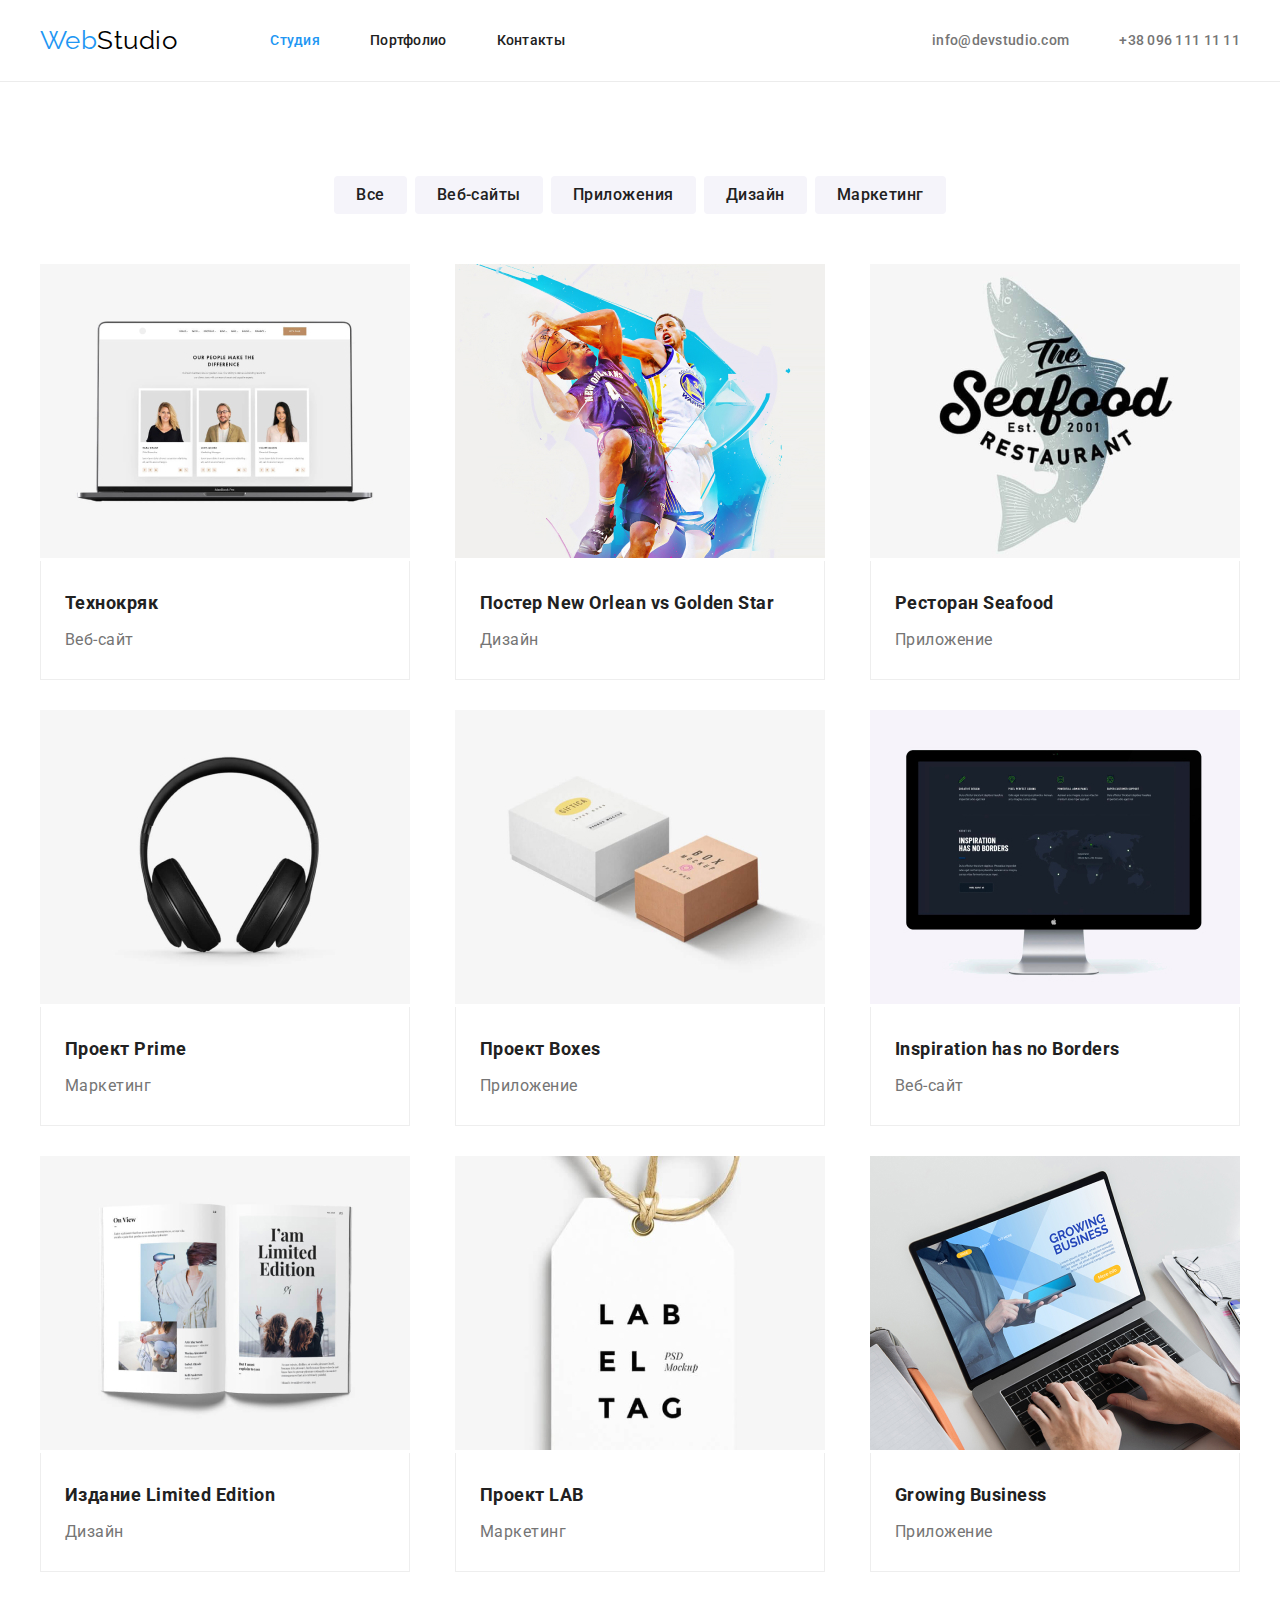
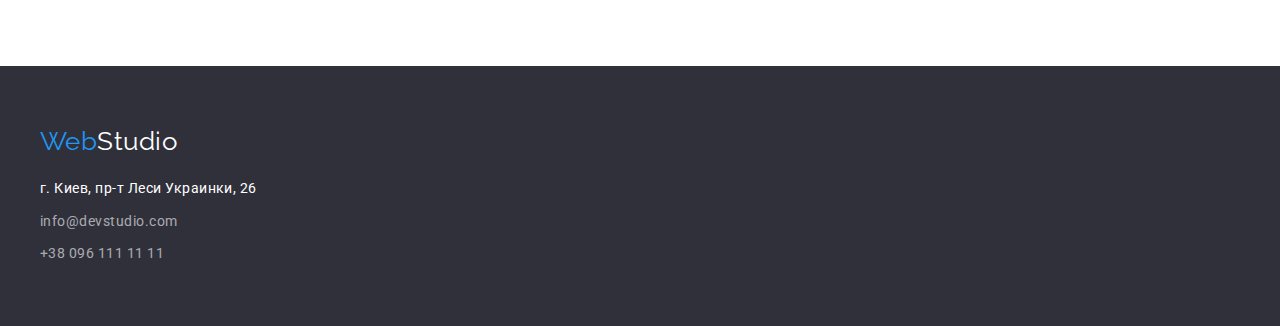
==== portfolio.html @ 61a5749d "Initial commit" ====
<!DOCTYPE html>
<html lang="ru">
  <head>
    <meta charset="UTF-8" />
    <meta http-equiv="X-UA-Compatible" content="IE=edge" />
    <meta name="viewport" content="width=device-width, initial-scale=1.0" />
    <title>Document</title>
    <link rel="stylesheet" href="./css/reset.css" />
    <link rel="stylesheet" href="./css/styles.css" />
    <link rel="preconnect" href="https://fonts.googleapis.com" />
    <link rel="preconnect" href="https://fonts.gstatic.com" crossorigin />

    <link
      href="https://fonts.googleapis.com/css2?family=Raleway:wght@700&family=Roboto:wght@400;500;700;900&display=swap"
      rel="stylesheet"
    />
  </head>
  <body>
    <!-- Шапка -->

    <header class="header">
      <div class="container">
        <nav class="header-nav">
          <a href="./index.html" class="header-logo logo">
            Web<span class="accent-header">Studio</span></a
          >
          <ul class="site-nav">
            <li class="site-nav-link">
              <a href="./index.html" class="header-link link current">Студия</a>
            </li>
            <li class="site-nav-link">
              <a href="./portfolio.html" class="header-link link">Портфолио</a>
            </li>
            <li class="site-nav-link"><a href="" class="header-link link">Контакты</a></li>
          </ul>
        </nav>
        <ul class="socials-list">
          <li class="socials-list-item">
            <a href="mailto:info@devstudio.com" class="socials">info@devstudio.com</a>
          </li>
          <li class="socials-list-item no-margin">
            <a href="tel:+38-096-111-11-11" class="socials">+38 096 111 11 11</a>
          </li>
        </ul>
      </div>
    </header>

    <!-- Портфолио -->

    <main>
      <section class="portfolio-section">
        <div class="container">
          <!-- Заголовок спрятан -->
          <h1 class="portfolio-hidden">Портфолио</h1>

          <!-- Фильтр -->
          <ul class="filter">
            <li class="filter-item"><button type="button" class="filter-button">Все</button></li>
            <li class="filter-item">
              <button type="button" class="filter-button">Веб-сайты</button>
            </li>
            <li class="filter-item">
              <button type="button" class="filter-button">Приложения</button>
            </li>
            <li class="filter-item"><button type="button" class="filter-button">Дизайн</button></li>
            <li class="filter-item">
              <button type="button" class="filter-button">Маркетинг</button>
            </li>
          </ul>

          <!-- Галерея -->

          <ul class="portfolio">
            <li class="portfolio-item">
              <img
                src="./images/Portfolio/img-1.jpg"
                alt="Открытый ноутбук"
                width="370"
                height="294"
              />
              <div class="portfolio-cards">
                <h2 class="portfolio-title">Технокряк</h2>
                <p class="portfolio-text">Веб-сайт</p>
              </div>
            </li>
            <li class="portfolio-item">
              <img
                src="./images/Portfolio/img-2.jpg"
                alt="Два баскетболиста в прыжке"
                width="370"
                height="294"
              />
              <div class="portfolio-cards">
                <h2 class="portfolio-title">Постер New Orlean vs Golden Star</h2>
                <p class="portfolio-text">Дизайн</p>
              </div>
            </li>
            <li class="portfolio-item">
              <img
                src="./images/Portfolio/img-3.jpg"
                alt="Логотип ресторана морской еды"
                width="370"
                height="294"
              />
              <div class="portfolio-cards">
                <h2 class="portfolio-title">Ресторан Seafood</h2>
                <p class="portfolio-text">Приложение</p>
              </div>
            </li>
            <li class="portfolio-item">
              <img
                src="./images/Portfolio/img-4.jpg"
                alt="Черные наушники"
                width="370"
                height="294"
              />
              <div class="portfolio-cards">
                <h2 class="portfolio-title">Проект Prime</h2>
                <p class="portfolio-text">Маркетинг</p>
              </div>
            </li>
            <li class="portfolio-item">
              <img
                src="./images/Portfolio/img-5.jpg"
                alt="Две картонные коробки"
                width="370"
                height="294"
              />
              <div class="portfolio-cards">
                <h2 class="portfolio-title">Проект Boxes</h2>
                <p class="portfolio-text">Приложение</p>
              </div>
            </li>
            <li class="portfolio-item">
              <img
                src="./images/Portfolio/img-6.jpg"
                alt="Монитор с открытым веб-сайтом"
                width="370"
                height="294"
              />
              <div class="portfolio-cards">
                <h2 class="portfolio-title">Inspiration has no Borders</h2>
                <p class="portfolio-text">Веб-сайт</p>
              </div>
            </li>
            <li class="portfolio-item">
              <img
                src="./images/Portfolio/img-7.jpg"
                alt="Открытая кнга"
                width="370"
                height="294"
              />
              <div class="portfolio-cards">
                <h2 class="portfolio-title">Издание Limited Edition</h2>
                <p class="portfolio-text">Дизайн</p>
              </div>
            </li>
            <li class="portfolio-item">
              <img
                src="./images/Portfolio/img-8.jpg"
                alt="Бирка на бичёвке"
                width="370"
                height="294"
              />
              <div class="portfolio-cards">
                <h2 class="portfolio-title">Проект LAB</h2>
                <p class="portfolio-text">Маркетинг</p>
              </div>
            </li>
            <li class="portfolio-item">
              <img
                src="./images/Portfolio/img-9.jpg"
                alt="Человек пользуеться приложением на ноутбуке"
                width="370"
                height="294"
              />
              <div class="portfolio-cards">
                <h2 class="portfolio-title">Growing Business</h2>
                <p class="portfolio-text">Приложение</p>
              </div>
            </li>
          </ul>
        </div>
      </section>
    </main>
    <!-- Подвал -->

    <footer class="footer">
      <div class="container">
        <a href="./index.html" class="logo logo-footer">
          Web<span class="accent-footer">Studio</span></a
        >
        <address>
          <ul class="footer-list">
            <li class="footer-list-item">
              <a href="https://goo.gl/maps/qVXAVopkia2wuuTD7" class="address"
                >г. Киев, пр-т Леси Украинки, 26
              </a>
            </li>
            <li class="footer-list-item">
              <a href="mailto:info@devstudio.com" class="footer-socials">info@devstudio.com</a>
            </li>
            <li><a href="tel:+38-096-111-11-11" class="footer-socials">+38 096 111 11 11</a></li>
          </ul>
        </address>
      </div>
    </footer>
  </body>
</html>
---- css/styles.css ----
:root {
  --primary-text-color: #757575;
  --title-text-color: #212121;
  --accent-color: #2196f3;
  --primary-bg-color: #ffffff;
}

/* #2196F3 */
/* #212121 */
/* #000000 */
/* #757575 */
/* #FFFFFF */

/* Глобальные значения */
body {
  background-color: var(--primary-bg-color);
  color: var(--primary-text-color);
  font-family: Roboto, -apple-system, BlinkMacSystemFont, avenir next, avenir, segoe ui,
    helvetica neue, helvetica, Ubuntu, roboto, noto, arial, sans-serif;
  letter-spacing: 0.03em;
}
.container {
  max-width: 1200px;
  margin: 0 auto;
}

/* Шапка */
.header {
  padding: 25px 0;
  border-bottom: 1px solid rgba(236, 236, 236, 1);
}
.header .container {
  display: flex;
  justify-content: space-between;
}
.header-nav,
.socials-list {
  display: flex;
  flex-direction: row;
  align-items: center;
}

.site-nav {
  display: flex;
}
.site-nav-link,
.socials-list-item {
  margin: 0 50px 0 0;
}
.no-margin {
  margin: 0;
}

.logo {
  color: var(--accent-color);
  font-family: Raleway, sans-serif;
  font-size: 26px;
  line-height: 1.19;
}
.header-logo {
  margin-right: 93px;
}
.accent-header {
  color: #000000;
}
.site-nav .link {
  color: var(--title-text-color);
  font-weight: 500;
  font-size: 14px;
  line-height: 1.14;
  letter-spacing: 0.02em;
}
.site-nav .link:hover,
.site-nav .link:focus {
  color: var(--accent-color);
}
.site-nav .link.current {
  color: var(--accent-color);
}
.site-nav,
.socials-list {
  list-style: none;
}
.socials {
  color: var(--primary-text-color);
  font-weight: 500;
  font-size: 14px;
  line-height: 1.14;
  letter-spacing: 0.02em;
}
.socials:hover,
.socials:focus {
  color: var(--accent-color);
}

/* Подвал */

.footer {
  background-color: #2f303a;
  padding: 60px 0;
}
.logo-footer {
  display: inline-block;
  margin-bottom: 20px;
}
.footer-list-item {
  padding-bottom: 9px;
}
.footer a:hover,
.footer a:focus {
  color: var(--accent-color);
}
.accent-footer {
  color: var(--primary-bg-color);
}
.address {
  color: var(--primary-bg-color);
  font-style: normal;
  font-weight: 400;
  font-size: 14px;
  line-height: 1.71;
}
.footer-socials {
  color: rgb(255, 255, 255, 0.6);
  font-style: normal;
  font-weight: 400;
  font-size: 14px;
  line-height: 1.71;
}

/* Удаление подчеркивания у ссылок */
a {
  text-decoration: none;
}

/* Стили для ТИТУЛЬНОЙ страницы */
/* Секции */

.section-title {
  color: var(--title-text-color);
  font-size: 36px;
  line-height: 1.16;
  text-align: center;
}

/* Герой */

.hero .container {
  display: flex;
  flex-direction: column;
  justify-content: center;
  align-items: center;
}
.hero {
  padding: 200px 0;
  background-color: #2f303a;
}
.hero-title {
  color: var(--primary-bg-color);

  font-size: 44px;
  line-height: 1.36;
  text-align: center;
  letter-spacing: 0.06em;
  text-transform: uppercase;
  font-weight: 900;

  margin-bottom: 30px;
  box-sizing: border-box;
  width: 696px;
}
.hero-button {
  padding: 0;
  border: none;
  font: inherit;
  color: inherit;
  background-color: transparent;

  font-family: Roboto;
  color: var(--primary-bg-color);
  background-color: var(--accent-color);
  font-weight: 700;
  font-size: 16px;
  line-height: 1.8;
  letter-spacing: 0.06em;
  cursor: pointer;
  padding: 10px 32px;
  box-shadow: 0px 4px 4px rgba(0, 0, 0, 0.15);
  border-radius: 4px;

  min-width: 200px;
}

/* Преимущества */
.feature-section {
  padding: 94px 0;
}
.feature-hidden {
  display: none;
}
.feature-title {
  color: var(--title-text-color);
  font-weight: 700;
  font-size: 14px;
  line-height: 1.14;
  text-transform: uppercase;

  margin-bottom: 10px;
}

.feature-list {
  display: flex;
  justify-content: space-between;
}

.feauture-list-item {
  max-width: 270px;
}

.feature-text {
  font-size: 14px;
  line-height: 1.71;
}

/* Чем мы занимаемся */

.busines-section {
  padding-bottom: 94px;
}
.busines-list {
  display: flex;
  justify-content: space-between;
}

.busines-title {
  margin-bottom: 50px;
  font-weight: 700;
}

/* Наша команда */

.team-section {
  background-color: #f5f4fa;
  padding: 94px 0;
}
.team-list {
  display: flex;
  justify-content: space-between;
}
.team-title {
  margin-bottom: 50px;
  font-weight: 700;
}
.team-names {
  color: var(--title-text-color);
  font-weight: 500;
  font-size: 16px;
  line-height: 1.18;
  font-weight: 500;
  margin-bottom: 10px;
}

.team-item {
  background-color: var(--primary-bg-color);
  box-shadow: 0px 1px 3px rgba(0, 0, 0, 0.12), 0px 1px 1px rgba(0, 0, 0, 0.14),
    0px 2px 1px rgba(0, 0, 0, 0.2);
  border-radius: 0px 0px 4px 4px;
  display: flex;
  flex-direction: column;
  align-items: center;
}

.team-text {
  font-size: 16px;
  line-height: 1.18;
}

.team-text-box {
  padding: 30px 0;
}

/* Стили для ПОРТФОЛИО */

.portfolio-hidden {
  display: none;
}

/* PORFOLIO */

.portfolio-section {
  padding: 94px 0;
}

/* фильтр */
.filter {
  display: flex;
  justify-content: center;
  margin-bottom: 20px;
}
.filter-item {
  margin: 0 4px;
}

.filter-button {
  font-family: Roboto;
  color: var(--title-text-color);
  background-color: #f5f4fa;
  font-style: normal;
  font-weight: 500;
  font-size: 16px;
  line-height: 1.62;
  cursor: pointer;
}
.filter-button:hover,
.filter-button:focus {
  color: var(--primary-bg-color);
  background-color: var(--accent-color);
}

.filter-button {
  padding: 0;
  border: none;
  font: inherit;
  color: inherit;
  background-color: transparent;

  font-family: 'Roboto';
  font-style: normal;
  font-weight: 500;
  font-size: 16px;
  line-height: 26px;
  text-align: center;
  letter-spacing: 0.03em;

  color: var(--title-text-color);
  background-color: #f5f4fa;

  padding: 6px 22px;
  border-radius: 4px;
}

.filter-button:hover,
.filter-button:hover {
  background: var(--accent-color);

  box-shadow: 0px 3px 1px rgba(0, 0, 0, 0.1), 0px 1px 2px rgba(0, 0, 0, 0.08),
    0px 2px 2px rgba(0, 0, 0, 0.12);
}

/* галерея */

.portfolio {
  display: flex;
  justify-content: space-between;
  flex-wrap: wrap;
}
.portfolio-item {
  margin-top: 30px;
}
.portfolio-cards {
  border-right: 1px solid rgba(238, 238, 238, 1);
  border-bottom: 1px solid rgba(238, 238, 238, 1);
  border-left: 1px solid rgba(238, 238, 238, 1);
  padding: 24px;
}
.portfolio-title {
  color: var(--title-text-color);
  font-size: 18px;
  line-height: 2;
  margin-bottom: 4px;
  font-weight: 700;
}

.portfolio-text {
  color: var(--primary-text-color);
  font-size: 16px;
  line-height: 1.87;
}
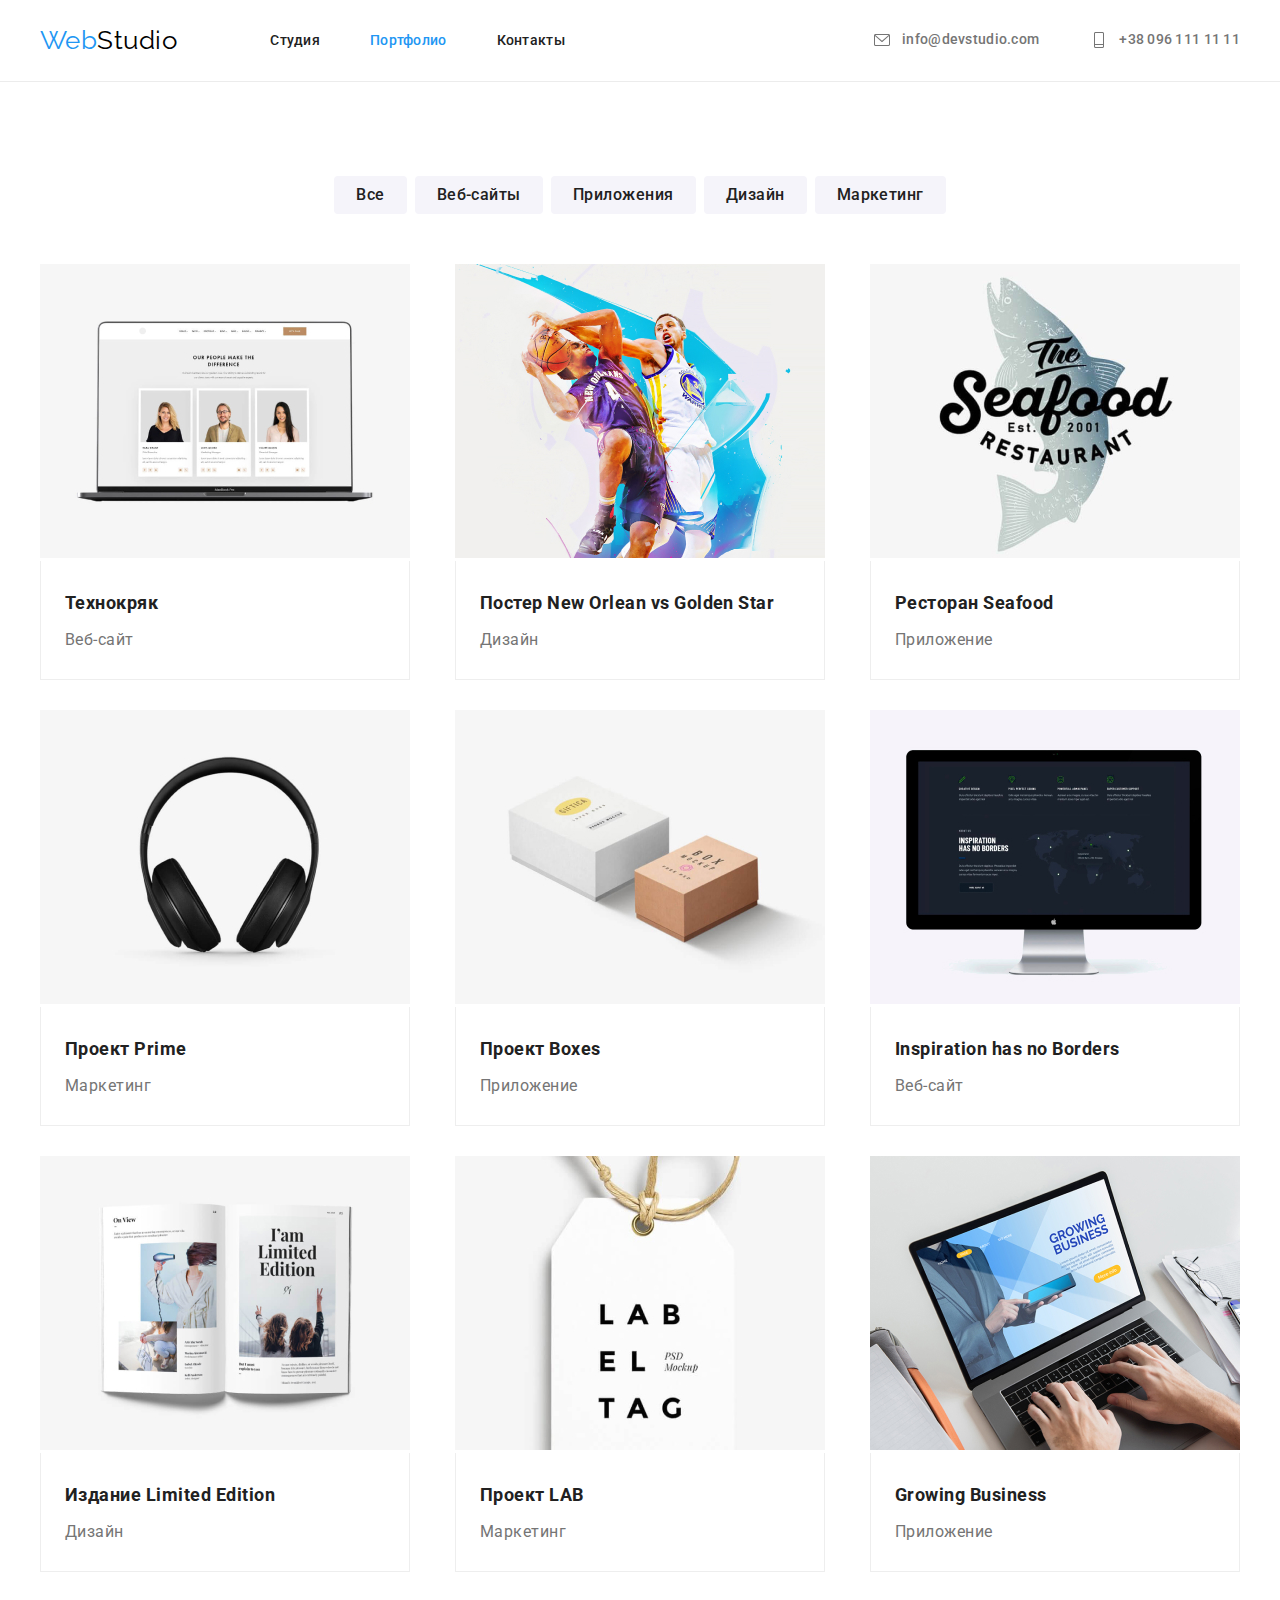
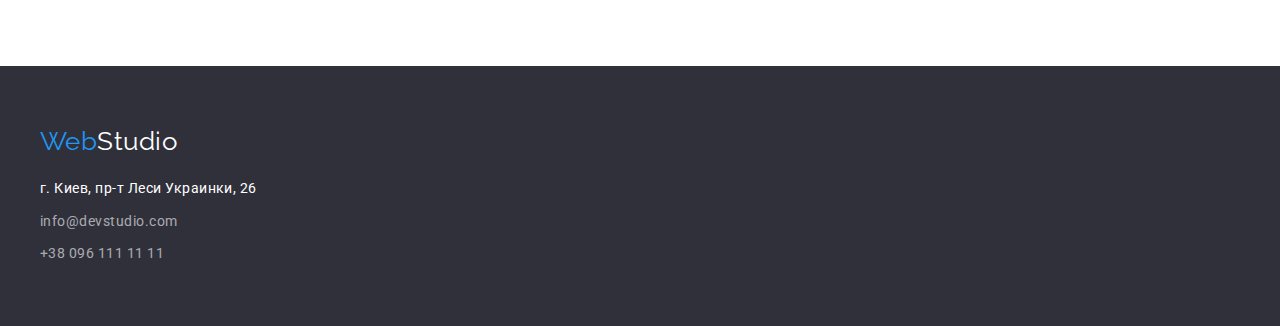
==== commit 530f3998: "Добавляет иконки соцсетей в Наша Команда и эффект ховера на Галерею" ====
--- a/portfolio.html
+++ b/portfolio.html
@@ -26,20 +26,30 @@
           >
           <ul class="site-nav">
             <li class="site-nav-link">
-              <a href="./index.html" class="header-link link current">Студия</a>
+              <a href="./index.html" class="header-link link">Студия</a>
             </li>
             <li class="site-nav-link">
-              <a href="./portfolio.html" class="header-link link">Портфолио</a>
+              <a href="./portfolio.html" class="header-link link current">Портфолио</a>
             </li>
             <li class="site-nav-link"><a href="" class="header-link link">Контакты</a></li>
           </ul>
         </nav>
         <ul class="socials-list">
           <li class="socials-list-item">
-            <a href="mailto:info@devstudio.com" class="socials">info@devstudio.com</a>
+            <a href="mailto:info@devstudio.com" class="socials"
+              ><svg class="decor-icon-header">
+                <use href="./images/svg/mail-tel.svg#icon-mail"></use>
+              </svg>
+              info@devstudio.com</a
+            >
           </li>
           <li class="socials-list-item no-margin">
-            <a href="tel:+38-096-111-11-11" class="socials">+38 096 111 11 11</a>
+            <a href="tel:+38-096-111-11-11" class="socials">
+              <svg class="decor-icon-header">
+                <use href="./images/svg/mail-tel.svg#icon-tel"></use>
+              </svg>
+              +38 096 111 11 11</a
+            >
           </li>
         </ul>
       </div>
--- a/css/styles.css
+++ b/css/styles.css
@@ -69,6 +69,7 @@
   font-size: 14px;
   line-height: 1.14;
   letter-spacing: 0.02em;
+  transition: 0.4s;
 }
 .site-nav .link:hover,
 .site-nav .link:focus {
@@ -87,12 +88,29 @@
   font-size: 14px;
   line-height: 1.14;
   letter-spacing: 0.02em;
+  display: flex;
+  transition: 0.4s;
 }
 .socials:hover,
 .socials:focus {
   color: var(--accent-color);
 }
 
+/* ___SVG___ */
+
+.decor-icon-header {
+  max-height: 16px;
+  max-width: 20px;
+  margin-right: 10px;
+  fill: var(--primary-text-color);
+  transition: 0.4s;
+}
+
+.socials:hover .decor-icon-header,
+.socials:focus .decor-icon-header {
+  fill: var(--accent-color);
+}
+
 /* Подвал */
 
 .footer {
@@ -106,6 +124,10 @@
 .footer-list-item {
   padding-bottom: 9px;
 }
+.footer a {
+  transition: 0.4s;
+}
+
 .footer a:hover,
 .footer a:focus {
   color: var(--accent-color);
@@ -154,7 +176,10 @@
 .hero {
   padding: 200px 0;
   background-color: #2f303a;
-}
+  background: linear-gradient(rgba(47, 48, 58, 0.4), rgba(47, 48, 58, 0.4)),
+    url(../images/hero/img.jpg) center/cover no-repeat;
+}
+
 .hero-title {
   color: var(--primary-bg-color);
 
@@ -222,6 +247,17 @@
   line-height: 1.71;
 }
 
+/* ___SVG___ */
+.decor-image-feauture {
+  display: inline-block;
+  width: 70px;
+  height: 70px;
+  padding: 25px 100px;
+  background-color: #f5f4fa;
+  border-radius: 4px;
+  margin-bottom: 30px;
+}
+
 /* Чем мы занимаемся */
 
 .busines-section {
@@ -273,10 +309,43 @@
 .team-text {
   font-size: 16px;
   line-height: 1.18;
+  margin-bottom: 16px;
 }
 
 .team-text-box {
   padding: 30px 0;
+  text-align: center;
+}
+
+/* ___SVG___ */
+.decor-team-list {
+  display: flex;
+  justify-content: space-between;
+  align-items: center;
+}
+
+.decor-team-item {
+  display: flex;
+  justify-content: center;
+  align-items: center;
+  height: 44px;
+  width: 44px;
+  margin: 0 5px;
+  border-radius: 50%;
+
+  transition: 0.4s;
+}
+
+.decor-team-item:hover {
+  background-color: var(--accent-color);
+}
+.decor-team-item:hover .decor-socials-team {
+  fill: var(--primary-bg-color);
+}
+.decor-socials-team {
+  height: 20px;
+  width: 25px;
+  fill: #afb1b8;
 }
 
 /* Стили для ПОРТФОЛИО */
@@ -310,6 +379,7 @@
   font-size: 16px;
   line-height: 1.62;
   cursor: pointer;
+  transition: 0.4s;
 }
 .filter-button:hover,
 .filter-button:focus {
@@ -340,7 +410,7 @@
 }
 
 .filter-button:hover,
-.filter-button:hover {
+.filter-button:focus {
   background: var(--accent-color);
 
   box-shadow: 0px 3px 1px rgba(0, 0, 0, 0.1), 0px 1px 2px rgba(0, 0, 0, 0.08),
@@ -356,7 +426,13 @@
 }
 .portfolio-item {
   margin-top: 30px;
-}
+  transition: 0.4s;
+}
+
+.portfolio-item:hover {
+  box-shadow: 0px 4px 4px rgba(0, 0, 0, 0.25);
+}
+
 .portfolio-cards {
   border-right: 1px solid rgba(238, 238, 238, 1);
   border-bottom: 1px solid rgba(238, 238, 238, 1);
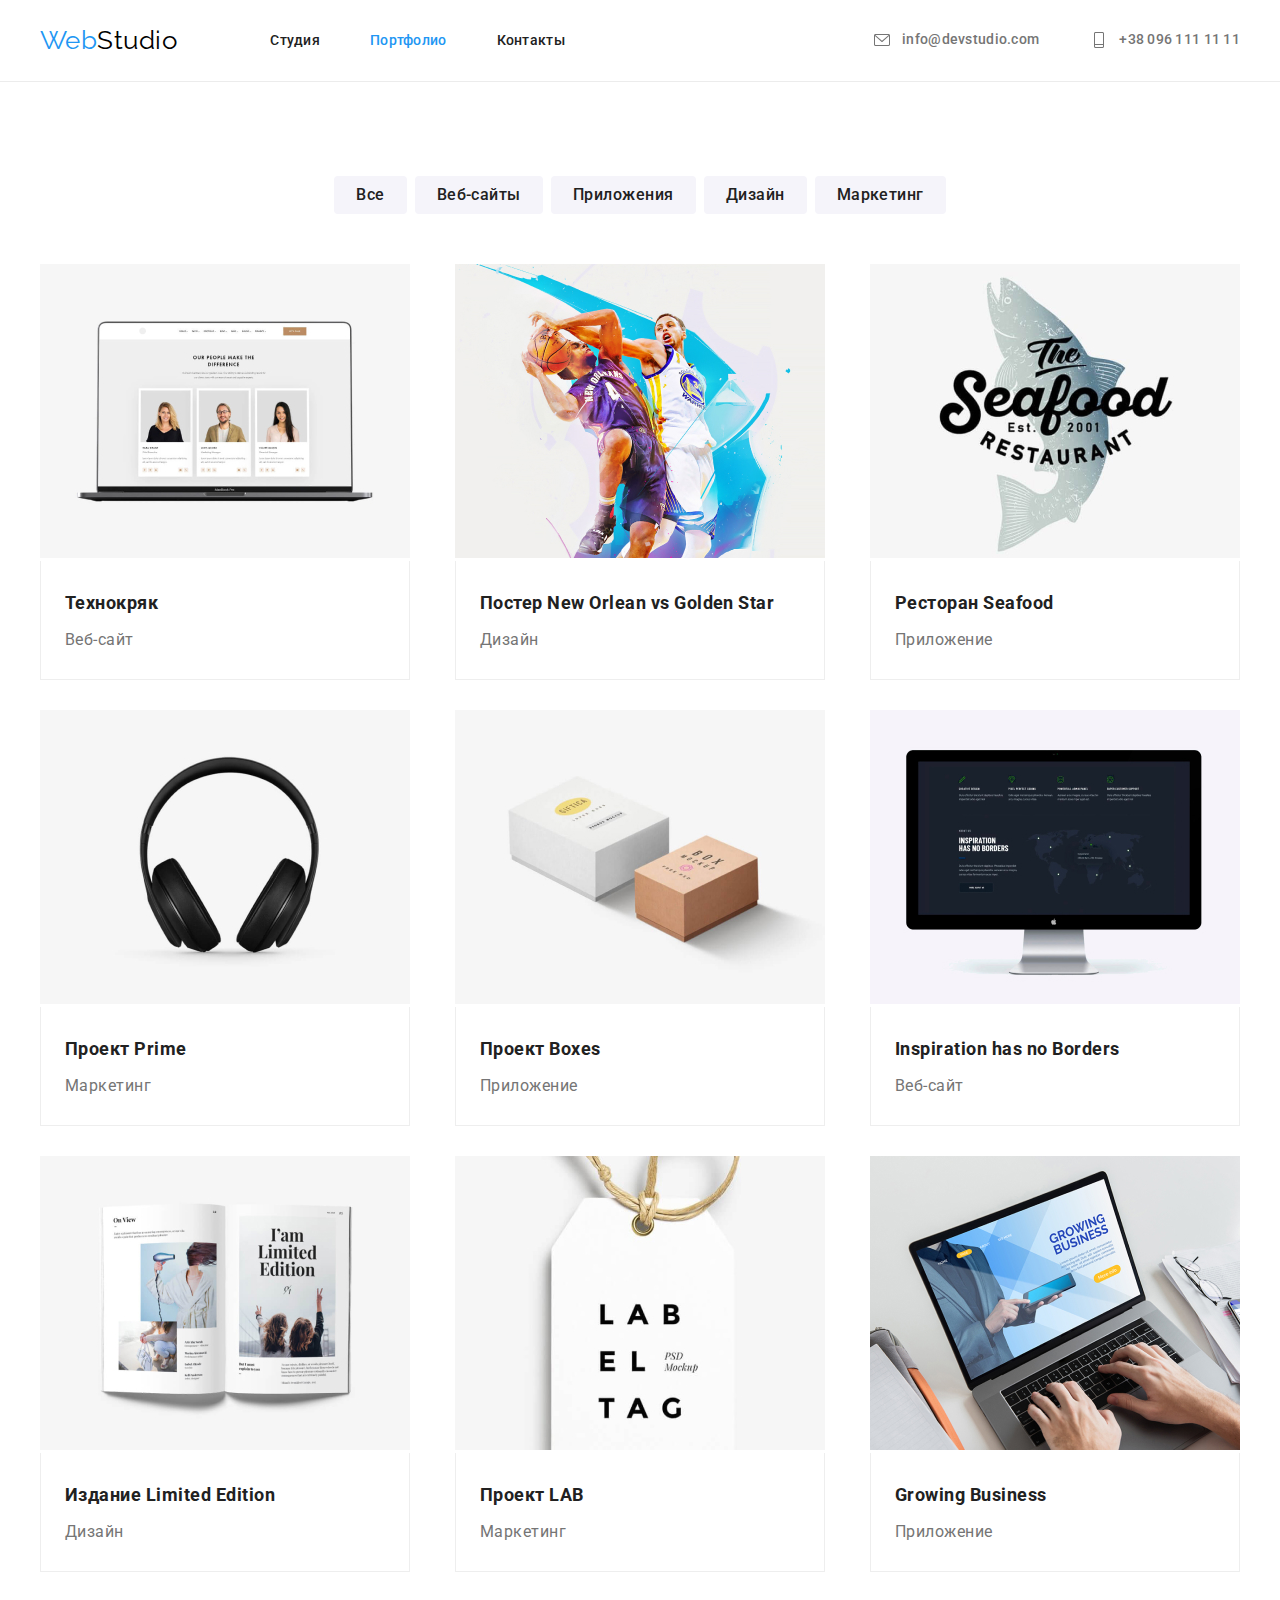
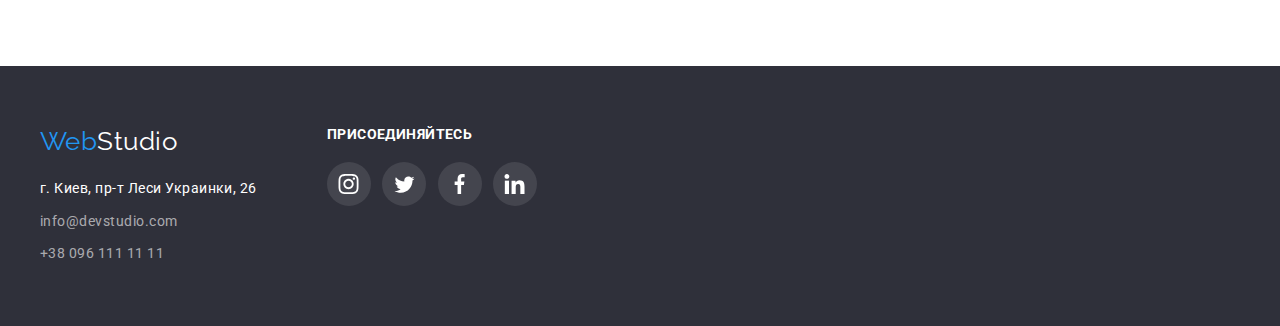
==== commit d49bd1d5: "Добавляет бокс с соц линками в подвал" ====
--- a/portfolio.html
+++ b/portfolio.html
@@ -197,22 +197,53 @@
 
     <footer class="footer">
       <div class="container">
-        <a href="./index.html" class="logo logo-footer">
-          Web<span class="accent-footer">Studio</span></a
-        >
-        <address>
-          <ul class="footer-list">
-            <li class="footer-list-item">
-              <a href="https://goo.gl/maps/qVXAVopkia2wuuTD7" class="address"
-                >г. Киев, пр-т Леси Украинки, 26
-              </a>
-            </li>
-            <li class="footer-list-item">
-              <a href="mailto:info@devstudio.com" class="footer-socials">info@devstudio.com</a>
-            </li>
-            <li><a href="tel:+38-096-111-11-11" class="footer-socials">+38 096 111 11 11</a></li>
-          </ul>
-        </address>
+        <div class="footer-decor-box">
+          <div class="first-footer-box">
+            <a href="./index.html" class="logo logo-footer">
+              Web<span class="accent-footer">Studio</span></a
+            >
+            <address>
+              <ul class="footer-list">
+                <li class="footer-list-item">
+                  <a href="https://goo.gl/maps/qVXAVopkia2wuuTD7" class="address"
+                    >г. Киев, пр-т Леси Украинки, 26
+                  </a>
+                </li>
+                <li class="footer-list-item">
+                  <a href="mailto:info@devstudio.com" class="footer-socials">info@devstudio.com</a>
+                </li>
+                <li>
+                  <a href="tel:+38-096-111-11-11" class="footer-socials">+38 096 111 11 11</a>
+                </li>
+              </ul>
+            </address>
+          </div>
+          <div class="footer-socials-box">
+            <p class="footer-title">Присоединяйтесь</p>
+            <ul class="footer-decor-list">
+              <li class="footer-decor-item">
+                <svg class="footer-decor-socials">
+                  <use href="images/svg/socials.svg#icon-instagram"></use>
+                </svg>
+              </li>
+              <li class="footer-decor-item">
+                <svg class="footer-decor-socials">
+                  <use href="images/svg/socials.svg#icon-twitter"></use>
+                </svg>
+              </li>
+              <li class="footer-decor-item">
+                <svg class="footer-decor-socials">
+                  <use href="images/svg/socials.svg#icon-facebook"></use>
+                </svg>
+              </li>
+              <li class="footer-decor-item">
+                <svg class="footer-decor-socials">
+                  <use href="images/svg/socials.svg#icon-linkedin"></use>
+                </svg>
+              </li>
+            </ul>
+          </div>
+        </div>
       </div>
     </footer>
   </body>
--- a/css/styles.css
+++ b/css/styles.css
@@ -150,9 +150,56 @@
   line-height: 1.71;
 }
 
-/* Удаление подчеркивания у ссылок */
-a {
-  text-decoration: none;
+.footer-title {
+  font-family: 'Roboto' sans-serif;
+  font-weight: 700;
+  font-size: 14px;
+  line-height: 16px;
+  letter-spacing: 0.03em;
+  text-transform: uppercase;
+  color: #ffffff;
+  margin-bottom: 20px;
+}
+
+/* ___SVG___ */
+
+.footer-socials-box {
+  margin-left: 70px;
+
+  width: 220px;
+  height: 80px;
+}
+.footer-decor-box {
+  display: flex;
+  justify-content: flex-start;
+}
+/* ghfdrb */
+.footer-decor-list {
+  display: flex;
+  justify-content: space-between;
+  align-items: center;
+}
+
+.footer-decor-item {
+  display: flex;
+  justify-content: center;
+  align-items: center;
+  height: 44px;
+  width: 44px;
+  margin-right: 10px;
+  border-radius: 50%;
+  background-color: rgba(255, 255, 255, 0.1);
+  transition: 0.4s;
+}
+
+.footer-decor-item:hover {
+  background-color: var(--accent-color);
+}
+
+.footer-decor-socials {
+  height: 20px;
+  width: 25px;
+  fill: var(--primary-bg-color);
 }
 
 /* Стили для ТИТУЛЬНОЙ страницы */
@@ -348,6 +395,39 @@
   fill: #afb1b8;
 }
 
+/* Постоянные клиенты */
+
+.regular-custumers-section {
+  padding: 94px 0;
+}
+.regular-custumers-list {
+  display: flex;
+  justify-content: space-between;
+}
+.regular-custumers-item {
+  display: flex;
+}
+/* ___SVG___ */
+
+.regular-custumers-icon {
+  display: inline-block;
+  width: 106px;
+  height: 60px;
+  fill: #afb1b8;
+  padding: 16px 32px;
+  border: 1px solid #afb1b8;
+  border-radius: 4px;
+  transition: 0.4s;
+}
+
+.regular-custumers-item:hover .regular-custumers-icon {
+  border-color: var(--accent-color);
+}
+
+.regular-custumers-icon:hover {
+  fill: var(--accent-color);
+}
+
 /* Стили для ПОРТФОЛИО */
 
 .portfolio-hidden {
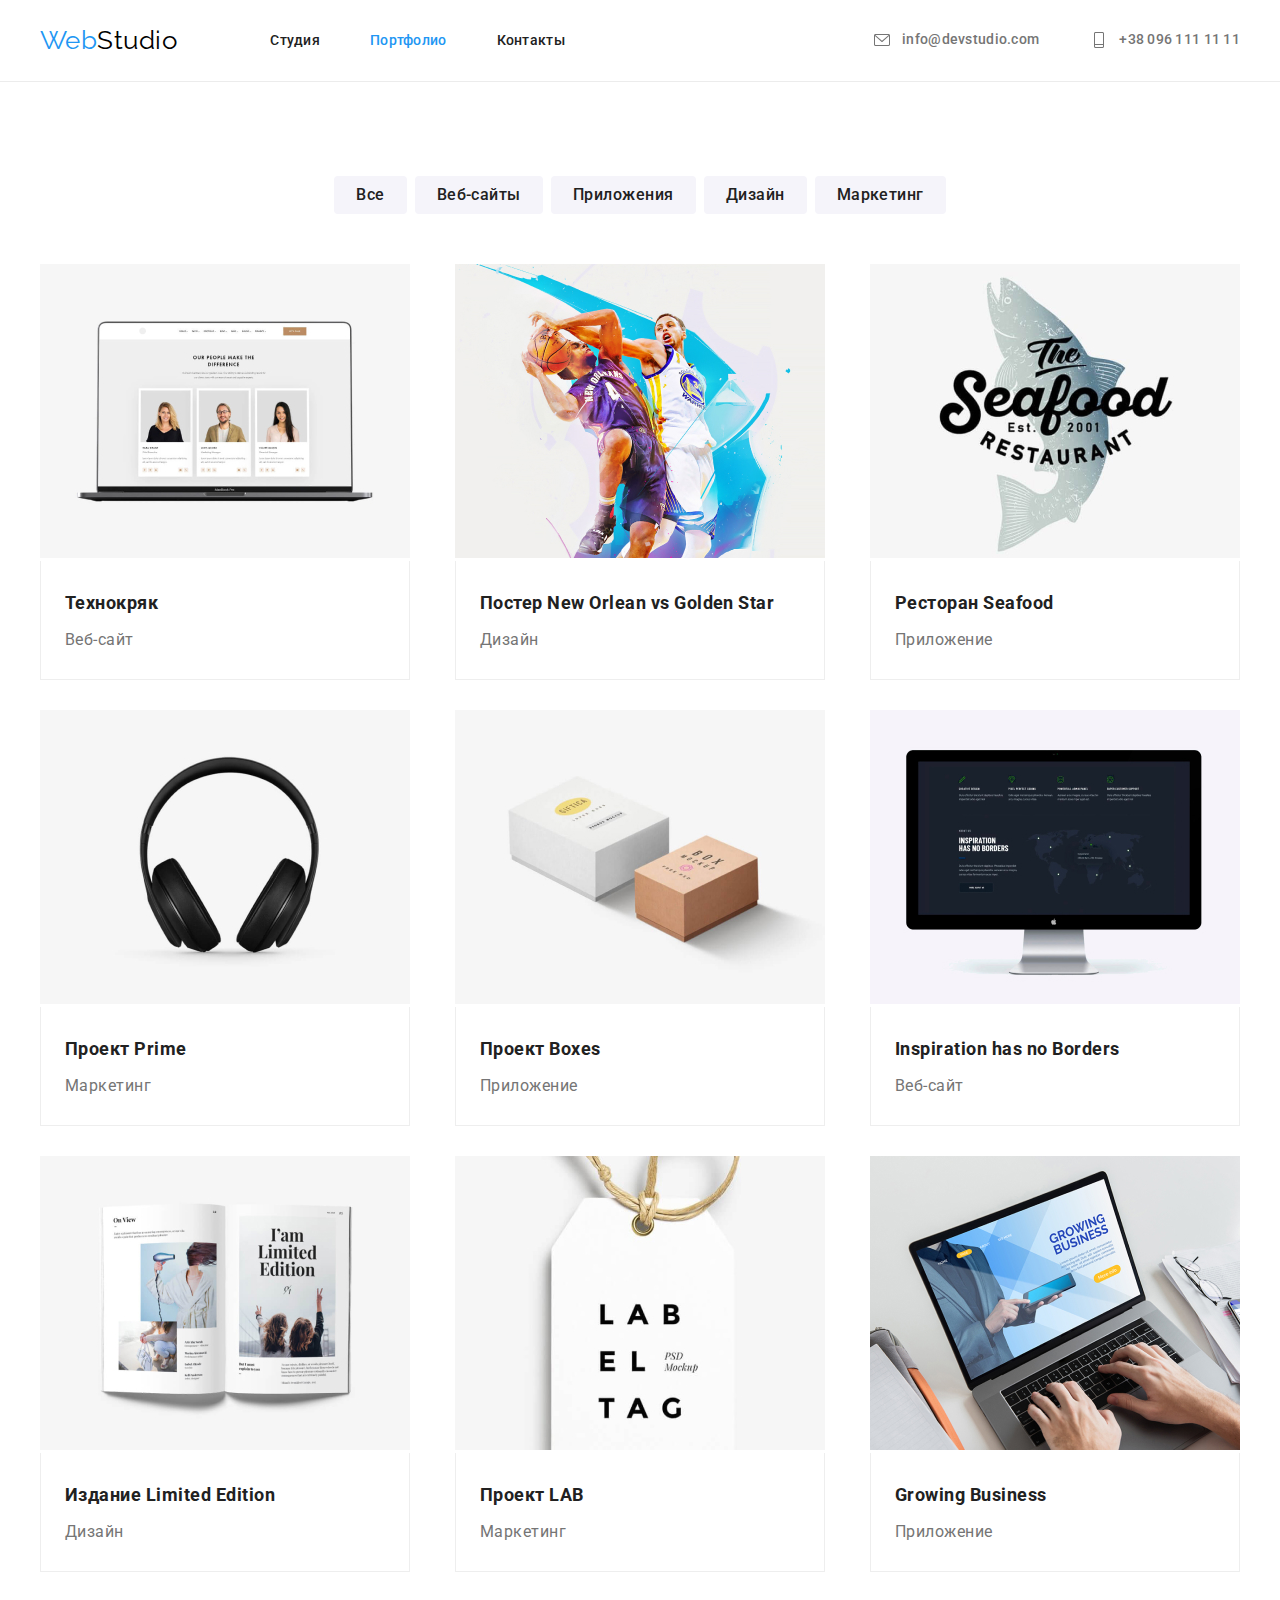
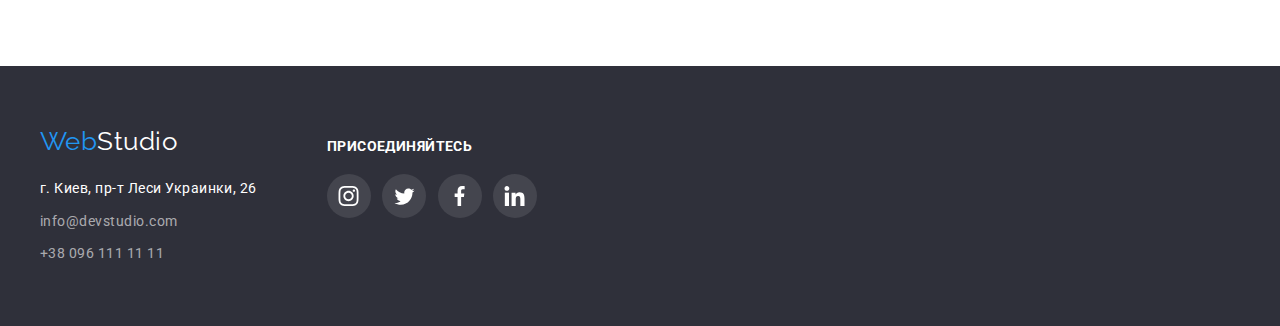
==== commit 3a9a8ed7: "Добавляет ссылки на иконки" ====
--- a/portfolio.html
+++ b/portfolio.html
@@ -222,24 +222,32 @@
             <p class="footer-title">Присоединяйтесь</p>
             <ul class="footer-decor-list">
               <li class="footer-decor-item">
-                <svg class="footer-decor-socials">
-                  <use href="images/svg/socials.svg#icon-instagram"></use>
-                </svg>
-              </li>
-              <li class="footer-decor-item">
-                <svg class="footer-decor-socials">
-                  <use href="images/svg/socials.svg#icon-twitter"></use>
-                </svg>
-              </li>
-              <li class="footer-decor-item">
-                <svg class="footer-decor-socials">
-                  <use href="images/svg/socials.svg#icon-facebook"></use>
-                </svg>
-              </li>
-              <li class="footer-decor-item">
-                <svg class="footer-decor-socials">
-                  <use href="images/svg/socials.svg#icon-linkedin"></use>
-                </svg>
+                <a class="footer-link-icon" href="#">
+                  <svg class="footer-decor-socials">
+                    <use href="images/svg/socials.svg#icon-instagram"></use>
+                  </svg>
+                </a>
+              </li>
+              <li class="footer-decor-item">
+                <a class="footer-link-icon" href="#">
+                  <svg class="footer-decor-socials">
+                    <use href="images/svg/socials.svg#icon-twitter"></use>
+                  </svg>
+                </a>
+              </li>
+              <li class="footer-decor-item">
+                <a class="footer-link-icon" href="#">
+                  <svg class="footer-decor-socials">
+                    <use href="images/svg/socials.svg#icon-facebook"></use>
+                  </svg>
+                </a>
+              </li>
+              <li class="footer-decor-item">
+                <a class="footer-link-icon" href="#">
+                  <svg class="footer-decor-socials">
+                    <use href="images/svg/socials.svg#icon-linkedin"></use>
+                  </svg>
+                </a>
               </li>
             </ul>
           </div>
--- a/css/styles.css
+++ b/css/styles.css
@@ -159,33 +159,40 @@
   text-transform: uppercase;
   color: #ffffff;
   margin-bottom: 20px;
+  margin-top: 12px;
+}
+
+.first-footer-box {
+  margin-right: 70px;
 }
 
 /* ___SVG___ */
 
 .footer-socials-box {
-  margin-left: 70px;
-
   width: 220px;
   height: 80px;
 }
-.footer-decor-box {
-  display: flex;
-  justify-content: flex-start;
-}
-/* ghfdrb */
-.footer-decor-list {
-  display: flex;
-  justify-content: space-between;
-  align-items: center;
-}
-
-.footer-decor-item {
-  display: flex;
-  justify-content: center;
-  align-items: center;
+
+.footer-link-icon {
   height: 44px;
   width: 44px;
+  display: flex;
+  justify-content: center;
+  align-items: center;
+}
+
+.footer-decor-box {
+  display: flex;
+  justify-content: flex-start;
+}
+
+.footer-decor-list {
+  display: flex;
+  justify-content: space-between;
+  align-items: center;
+}
+
+.footer-decor-item {
   margin-right: 10px;
   border-radius: 50%;
   background-color: rgba(255, 255, 255, 0.1);
@@ -371,12 +378,15 @@
   align-items: center;
 }
 
-.decor-team-item {
-  display: flex;
-  justify-content: center;
-  align-items: center;
+.team-link-icon {
   height: 44px;
   width: 44px;
+  display: flex;
+  justify-content: center;
+  align-items: center;
+}
+
+.decor-team-item {
   margin: 0 5px;
   border-radius: 50%;
 
@@ -461,6 +471,7 @@
   cursor: pointer;
   transition: 0.4s;
 }
+
 .filter-button:hover,
 .filter-button:focus {
   color: var(--primary-bg-color);
